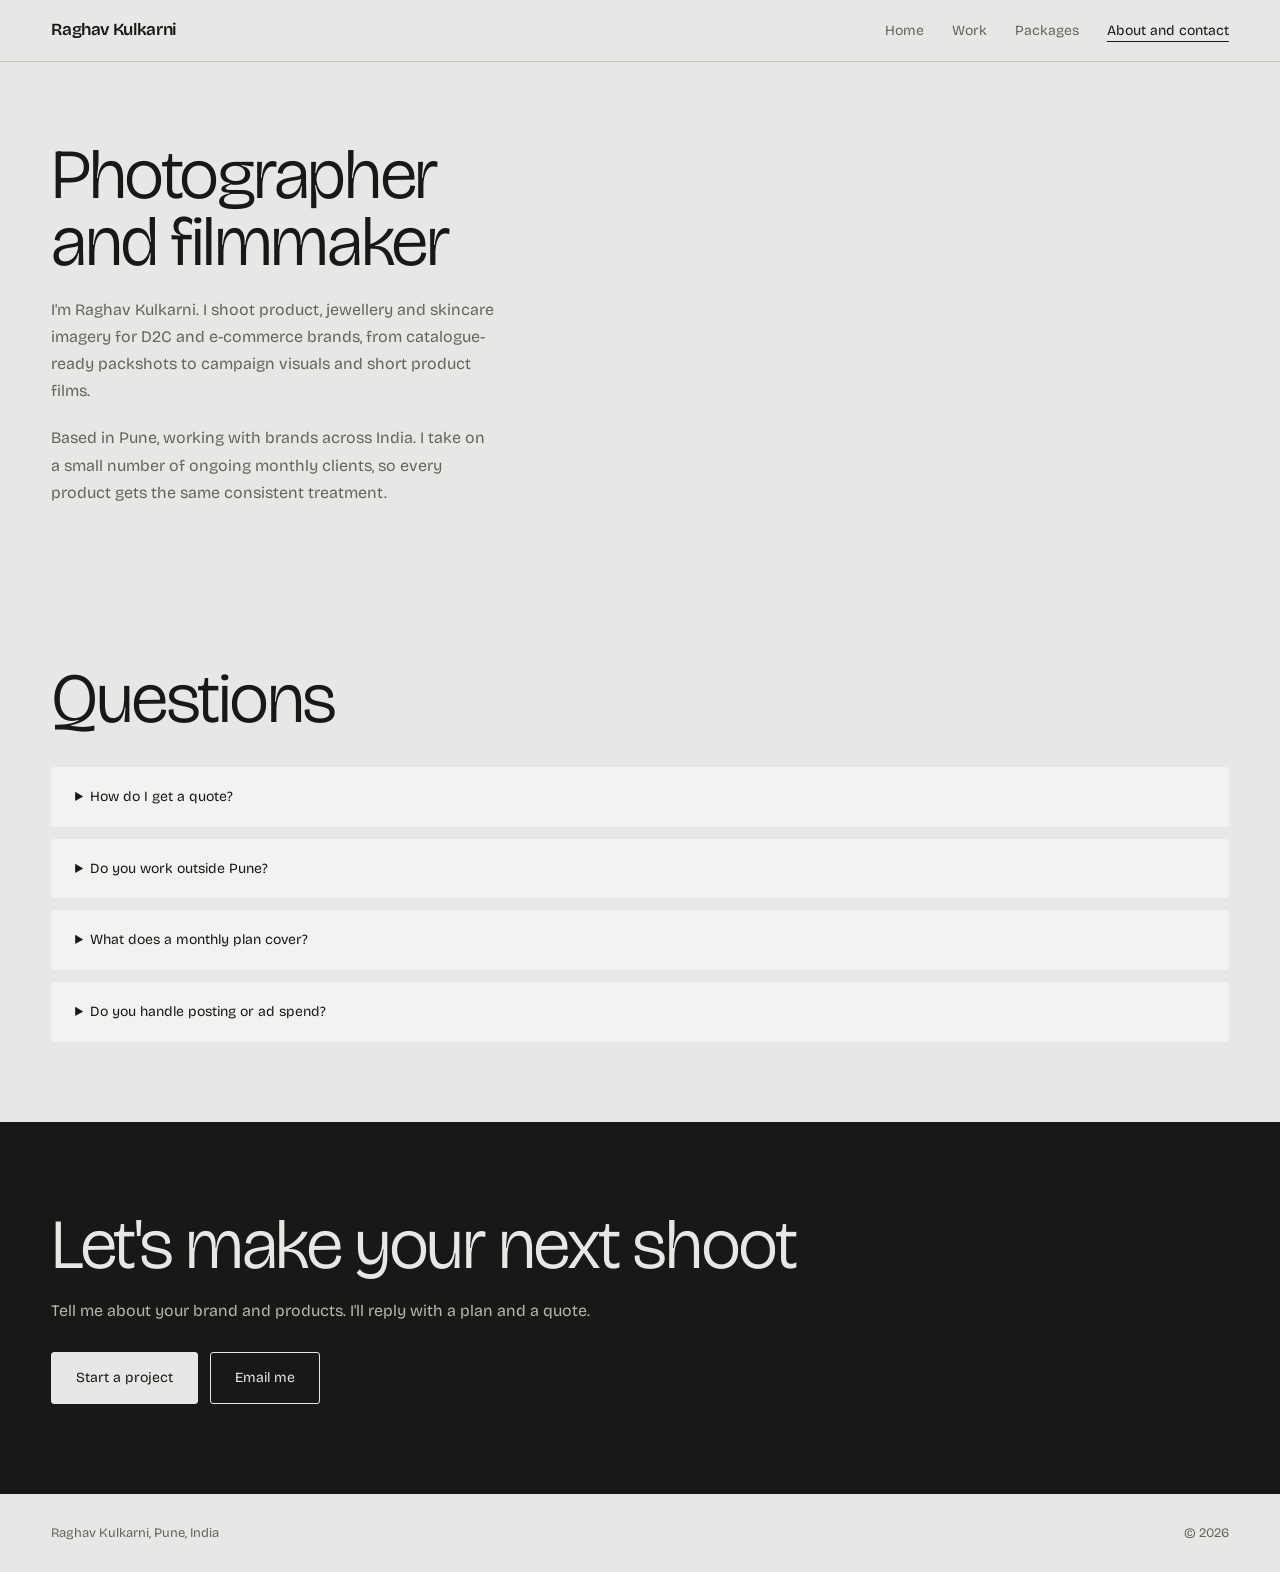
==== contact.html @ c2abb6cc "Add files via upload" ====
<!DOCTYPE html><html lang="en"><head><meta charset="UTF-8"><meta name="viewport" content="width=device-width,initial-scale=1"><link rel="preconnect" href="https://fonts.googleapis.com"><link rel="preconnect" href="https://fonts.gstatic.com" crossorigin><link href="https://fonts.googleapis.com/css2?family=Bricolage+Grotesque:opsz,wght@12..96,300;400;500;600&display=swap" rel="stylesheet"><link rel="stylesheet" href="style.css"><title>About and contact - Raghav Kulkarni, Pune</title><meta name="description" content="Raghav Kulkarni is a product, jewellery and skincare photographer and filmmaker in Pune, working with brands across India. Get a plan and quote."></head><body><main>
<section><div class="ab"><div class="im" data-img="profile.jpg" data-alt="Raghav Kulkarni, product photographer and filmmaker in Pune"></div><div><h2>Photographer and filmmaker</h2><p>I'm Raghav Kulkarni. I shoot product, jewellery and skincare imagery for D2C and e-commerce brands, from catalogue-ready packshots to campaign visuals and short product films.</p><p>Based in Pune, working with brands across India. I take on a small number of ongoing monthly clients, so every product gets the same consistent treatment.</p></div></div></section>
<section><div class="hd"><h2>Questions</h2></div>
<details class="terms"><summary>How do I get a quote?</summary><p>Send a few photos or your product list, or tell me about the launch. I'll reply with a plan and a quote.</p></details>
<details class="terms"><summary>Do you work outside Pune?</summary><p>Yes. I work with brands across India.</p></details>
<details class="terms"><summary>What does a monthly plan cover?</summary><p>One planning meeting, one production day, post-production and agreed revisions each month. The packages page lists exact deliverables.</p></details>
<details class="terms"><summary>Do you handle posting or ad spend?</summary><p>No. Content creation doesn't include posting, account management or ad spend.</p></details></section>
<section class="cta"><h2>Let's make your next shoot</h2><p>Tell me about your brand and products. I'll reply with a plan and a quote.</p><div class="acts"><a class="btn p" data-enq="a project">Start a project</a><a class="btn" href="mailto:raghavkulkarniphotography@gmail.com">Email me</a><a class="btn" id="ig">Instagram</a></div></section>
</main><script src="main.js"></script></body></html>
---- style.css ----
:root{--bg:#e7e8e5;--ink:#181816;--mut:#64645f;--line:#c4c5c0;--pan:#f2f2f0;--f:"Bricolage Grotesque",system-ui,sans-serif}
*{margin:0;padding:0;box-sizing:border-box}
html{scroll-behavior:smooth}
body{background:var(--bg);color:var(--ink);font:400 16px/1.7 var(--f);-webkit-font-smoothing:antialiased}
a{color:inherit;text-decoration:none}img{display:block;max-width:100%}button{font:inherit;color:inherit}
a:focus-visible,button:focus-visible,summary:focus-visible{outline:2px solid var(--ink);outline-offset:3px}
.nav{position:sticky;top:0;z-index:20;display:flex;justify-content:space-between;align-items:center;gap:20px;padding:16px 4vw;background:var(--bg);border-bottom:1px solid var(--line)}
.nav>a{font-weight:600;font-size:17px;letter-spacing:-.02em}
.nav nav{display:flex;gap:28px;font-size:14px;color:var(--mut)}
.nav nav a:hover,.nav nav a.on{color:var(--ink)}
.nav nav a.on{text-decoration:underline;text-underline-offset:6px}
main>section{padding:80px 4vw}
h1,h2,h3{font-weight:300;letter-spacing:-.035em;line-height:.95}
h2{font-size:clamp(36px,5.5vw,76px)}
h3{font-weight:500;font-size:24px;letter-spacing:-.02em;line-height:1.1}
.mut{color:var(--mut)}
.btn{display:inline-block;padding:13px 24px;border:1px solid var(--ink);background:none;font-size:14px;cursor:pointer;border-radius:3px}
.btn.p{background:var(--ink);color:var(--bg)}.btn:hover{opacity:.8}
.acts{display:flex;gap:12px;flex-wrap:wrap;margin-top:28px}
main>.hero{padding:70px 4vw 40px}
.hero h1{font-size:clamp(64px,13.5vw,220px);line-height:.82;letter-spacing:-.06em;animation:in 1s cubic-bezier(.2,.7,.2,1) both}
@keyframes in{from{opacity:0;transform:translateY(24px)}}
.role{margin-top:26px;font-size:clamp(18px,2.2vw,30px);font-weight:500;letter-spacing:-.02em}
.hero p{margin-top:12px;max-width:560px;color:var(--mut)}
.strip{display:grid;grid-template-columns:repeat(4,1fr);gap:10px;padding:0 4vw 80px}
.strip div{aspect-ratio:3/4;overflow:hidden;background:var(--pan);border-radius:3px}
.strip div:nth-child(even){margin-top:36px}
.hd{display:flex;justify-content:space-between;align-items:flex-end;gap:30px;flex-wrap:wrap;margin-bottom:34px}
.hd p{max-width:420px;color:var(--mut)}
.cards,.steps,.qs{display:grid;grid-template-columns:repeat(3,1fr);gap:14px}
.card{display:block}.card .im{aspect-ratio:4/5;overflow:hidden;background:var(--pan);border-radius:3px}
.card h3{margin-top:14px}.card p{color:var(--mut);font-size:14px}
img[loading]{width:100%;height:100%;object-fit:cover}
.grid{columns:3;column-gap:12px}
.grid>div{break-inside:avoid;margin-bottom:12px;background:var(--pan);border-radius:3px;overflow:hidden;cursor:zoom-in;min-height:120px}
.grid img{height:auto}
.grid.sq{columns:auto;display:grid;grid-template-columns:repeat(auto-fill,minmax(200px,1fr))}
.grid.sq>div{margin:0;aspect-ratio:1;background:#fff}.grid.sq img{height:100%;object-fit:contain}
.steps{grid-template-columns:repeat(4,1fr);gap:24px}
.steps div{border-top:1px solid var(--ink);padding-top:16px}
.steps b{font-weight:300;font-size:14px;color:var(--mut)}.steps h3{margin:4px 0 8px}.steps p{font-size:14px;color:var(--mut)}
.film{position:relative;aspect-ratio:16/9;overflow:hidden;background:var(--pan);border-radius:3px;cursor:pointer}
.film span{position:absolute;z-index:2;left:20px;bottom:18px;background:var(--bg);padding:8px 16px;font-size:14px;border-radius:3px}
.q{border-top:1px solid var(--ink);padding-top:16px}.q p{font-size:22px;line-height:1.35;letter-spacing:-.02em}.q span{font-size:14px;color:var(--mut)}
.tabs{display:flex;gap:8px;flex-wrap:wrap;margin-bottom:26px}
.tabs button{padding:10px 20px;border:1px solid var(--line);background:none;border-radius:3px;cursor:pointer;font-size:14px}
.tabs button.on{background:var(--ink);color:var(--bg);border-color:var(--ink)}
.ptabs{display:grid;grid-template-columns:repeat(3,1fr);gap:10px;margin-bottom:12px}
.ptabs button{text-align:left;padding:22px;border:1px solid var(--line);background:none;border-radius:3px;cursor:pointer}
.ptabs button.on{background:var(--ink);color:var(--bg);border-color:var(--ink)}
.ptabs b{display:block;font-weight:300;font-size:clamp(24px,2.6vw,34px);letter-spacing:-.04em;margin-top:6px;line-height:1.1}.ptabs small{font-size:13px;opacity:.7}
.pan{padding:32px;background:var(--pan);border-radius:3px}.pan[hidden]{display:none}
.pan>.intro{max-width:660px;color:var(--mut)}
.tiers{display:grid;grid-template-columns:repeat(3,1fr);gap:12px;margin-top:26px}
.tier{display:flex;flex-direction:column;padding:24px;background:var(--bg);border-radius:3px}
.tier h3{font-size:20px}.tier .pr{font-size:32px;font-weight:300;letter-spacing:-.04em;margin-top:12px;line-height:1.1}.tier .pr small{font-size:13px;color:var(--mut);letter-spacing:0}
.tier ul{margin:14px 0 24px}.tier .btn{margin-top:auto;align-self:flex-start}
.cols{display:grid;grid-template-columns:1fr 1fr;gap:40px;margin-top:26px}.cols h4{font-weight:500;margin-bottom:6px}
ul.l{list-style:none;color:var(--mut);font-size:14px;line-height:1.8}ul.l li{padding-left:14px;position:relative}ul.l li:before{content:"–";position:absolute;left:0}
.rt{display:flex;justify-content:space-between;gap:16px;padding:12px 0;border-bottom:1px solid var(--line);font-size:14px}
.note{margin-top:20px;max-width:660px;font-size:13px;color:var(--mut)}
.terms{margin-top:12px;padding:18px 24px;background:var(--pan);border-radius:3px;font-size:14px;color:var(--mut)}
.terms summary{cursor:pointer;color:var(--ink)}.terms ul{margin:12px 0 0 18px}
.ab{display:grid;grid-template-columns:.8fr 1.2fr;gap:5vw;align-items:center}
.ab .im{aspect-ratio:4/5;overflow:hidden;border-radius:3px;background:var(--pan)}
.ab p{margin-top:20px;max-width:560px;color:var(--mut)}
main>.cta{padding:90px 4vw;background:var(--ink);color:var(--bg)}
.cta h2{max-width:900px}.cta p{margin-top:18px;color:#b5b6b1}.cta .btn{border-color:var(--bg)}.cta .btn.p{background:var(--bg);color:var(--ink)}
.foot{display:flex;justify-content:space-between;gap:16px;padding:28px 4vw;font-size:13px;color:var(--mut)}
.lb{position:fixed;inset:0;z-index:50;display:none;align-items:center;justify-content:center;padding:3vw;background:rgba(10,10,10,.96);cursor:zoom-out}
.lb.on{display:flex}.lb img{max-width:94vw;max-height:92vh;width:auto;height:auto}.lb iframe{width:min(1100px,94vw);aspect-ratio:16/9;border:0}
@media(max-width:900px){.strip{grid-template-columns:repeat(2,1fr)}.strip div:nth-child(even){margin-top:0}.cards,.tiers,.cols,.ptabs,.ab,.steps,.qs{grid-template-columns:1fr}.grid{columns:2}.pan{padding:22px}}
@media(max-width:600px){.grid{columns:1}.nav nav{gap:14px;font-size:13px}.nav>a{font-size:15px}}
@media(prefers-reduced-motion:reduce){.hero h1{animation:none}}
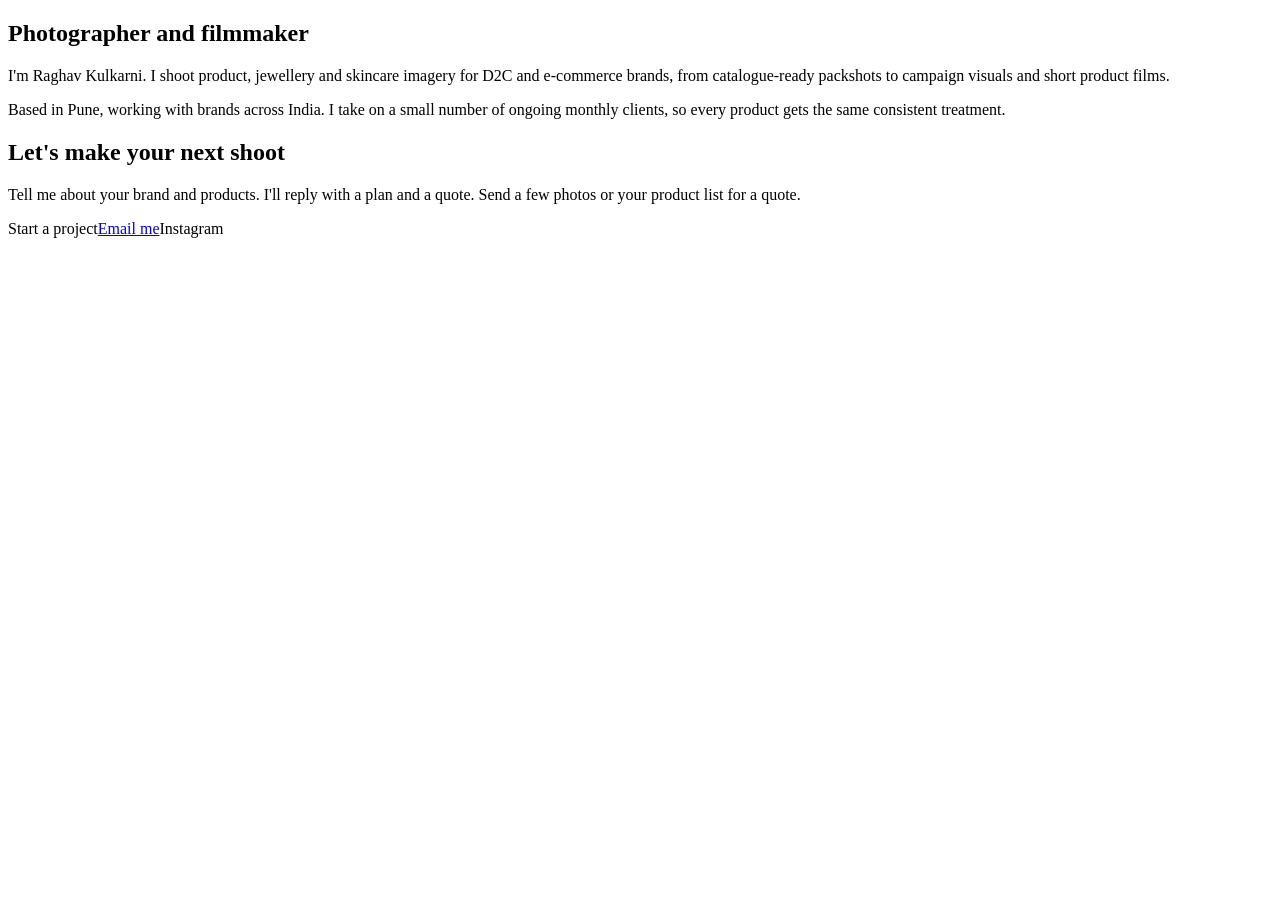
==== commit 5b1af635: "Add files via upload" ====
--- a/contact.html
+++ b/contact.html
@@ -1,9 +1,4 @@
-<!DOCTYPE html><html lang="en"><head><meta charset="UTF-8"><meta name="viewport" content="width=device-width,initial-scale=1"><link rel="preconnect" href="https://fonts.googleapis.com"><link rel="preconnect" href="https://fonts.gstatic.com" crossorigin><link href="https://fonts.googleapis.com/css2?family=Bricolage+Grotesque:opsz,wght@12..96,300;400;500;600&display=swap" rel="stylesheet"><link rel="stylesheet" href="style.css"><title>About and contact - Raghav Kulkarni, Pune</title><meta name="description" content="Raghav Kulkarni is a product, jewellery and skincare photographer and filmmaker in Pune, working with brands across India. Get a plan and quote."></head><body><main>
-<section><div class="ab"><div class="im" data-img="profile.jpg" data-alt="Raghav Kulkarni, product photographer and filmmaker in Pune"></div><div><h2>Photographer and filmmaker</h2><p>I'm Raghav Kulkarni. I shoot product, jewellery and skincare imagery for D2C and e-commerce brands, from catalogue-ready packshots to campaign visuals and short product films.</p><p>Based in Pune, working with brands across India. I take on a small number of ongoing monthly clients, so every product gets the same consistent treatment.</p></div></div></section>
-<section><div class="hd"><h2>Questions</h2></div>
-<details class="terms"><summary>How do I get a quote?</summary><p>Send a few photos or your product list, or tell me about the launch. I'll reply with a plan and a quote.</p></details>
-<details class="terms"><summary>Do you work outside Pune?</summary><p>Yes. I work with brands across India.</p></details>
-<details class="terms"><summary>What does a monthly plan cover?</summary><p>One planning meeting, one production day, post-production and agreed revisions each month. The packages page lists exact deliverables.</p></details>
-<details class="terms"><summary>Do you handle posting or ad spend?</summary><p>No. Content creation doesn't include posting, account management or ad spend.</p></details></section>
-<section class="cta"><h2>Let's make your next shoot</h2><p>Tell me about your brand and products. I'll reply with a plan and a quote.</p><div class="acts"><a class="btn p" data-enq="a project">Start a project</a><a class="btn" href="mailto:raghavkulkarniphotography@gmail.com">Email me</a><a class="btn" id="ig">Instagram</a></div></section>
-</main><script src="main.js"></script></body></html>
+<!DOCTYPE html><html lang="en"><head><meta charset="UTF-8"><meta name="viewport" content="width=device-width,initial-scale=1"><meta name="theme-color" content="#14171C"><script>document.documentElement.className="js"</script><link rel="preconnect" href="https://fonts.googleapis.com"><link rel="preconnect" href="https://fonts.gstatic.com" crossorigin><link href="https://fonts.googleapis.com/css2?family=Bodoni+Moda:opsz,wght@6..96,400&family=Hanken+Grotesk:wght@400;500&display=swap" rel="stylesheet"><link rel="stylesheet" href="css/style.css"><title>About and contact - Raghav Kulkarni, Pune</title><meta name="description" content="Raghav Kulkarni is a product, jewellery and skincare photographer and filmmaker in Pune, working with brands across India. Get a plan and quote."><link rel="canonical" href="https://raghavkulkarni.in/contact.html"></head><body><main>
+<section class="sec pg"><div class="ab"><div class="rv"><img src="assets/images/brand/raghav-portrait.webp" alt="Raghav Kulkarni, product photographer and filmmaker in Pune" onerror="this.closest('.ab').style.display='block'; this.parentNode.remove()"></div><div data-r><h2>Photographer and filmmaker</h2><p>I'm Raghav Kulkarni. I shoot product, jewellery and skincare imagery for D2C and e-commerce brands, from catalogue-ready packshots to campaign visuals and short product films.</p><p>Based in Pune, working with brands across India. I take on a small number of ongoing monthly clients, so every product gets the same consistent treatment.</p></div></div></section>
+<section class="cta"><h2 data-r>Let's make your next shoot</h2><p data-r>Tell me about your brand and products. I'll reply with a plan and a quote. Send a few photos or your product list for a quote.</p><div class="acts" data-r><a class="btn p" data-enq="a project">Start a project</a><a class="btn" href="mailto:raghavkulkarniphotography@gmail.com">Email me</a><a class="btn" id="ig">Instagram</a></div></section>
+</main><script src="js/data.js"></script><script src="js/main.js"></script></body></html>
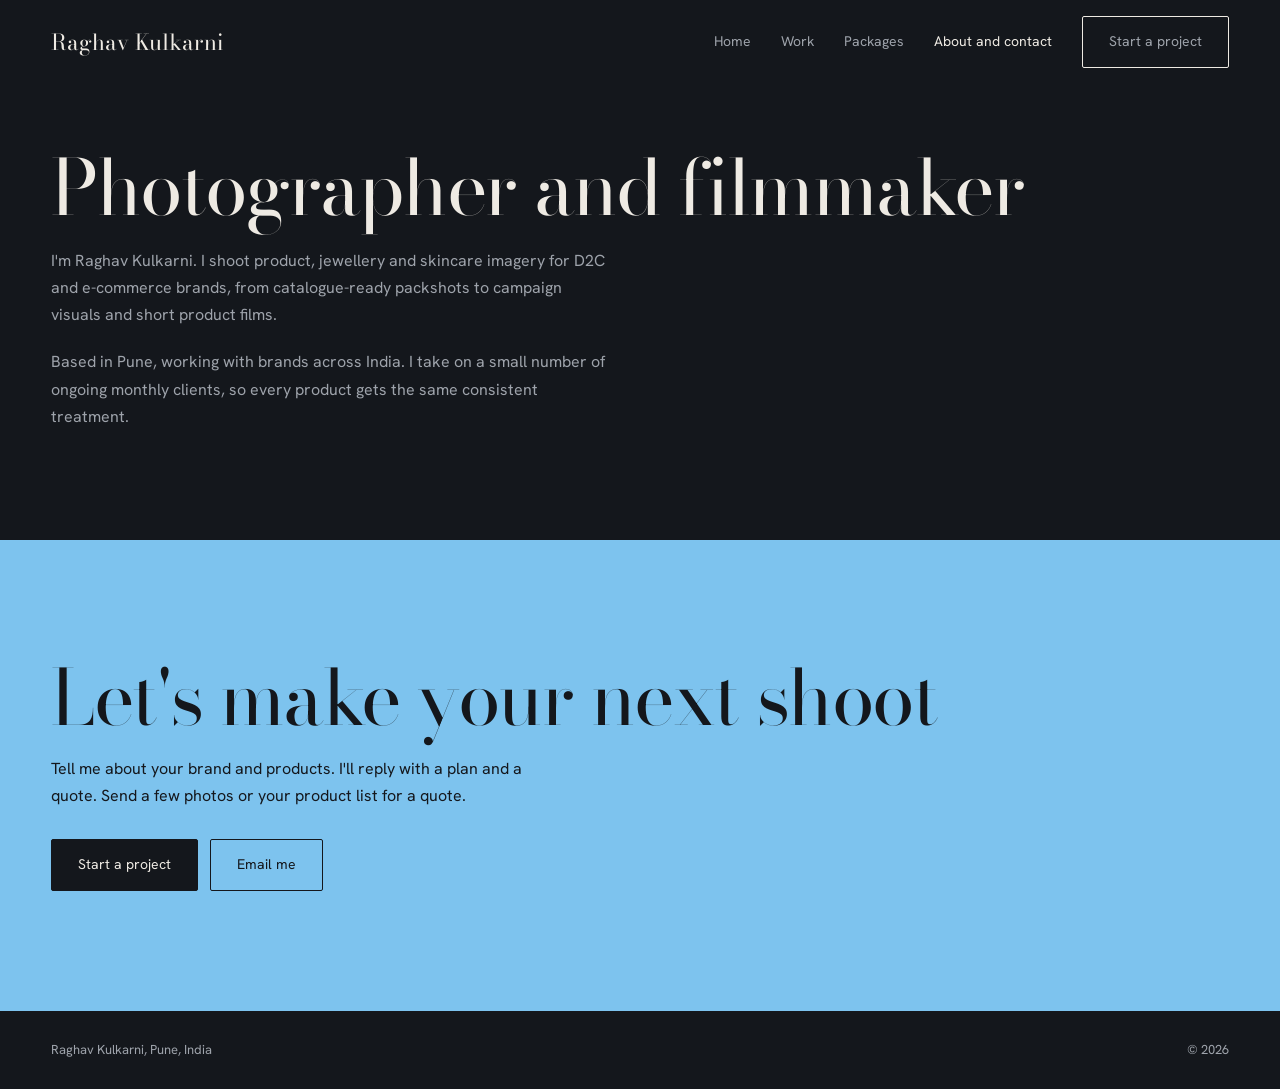
==== commit 077cd4b1: "Add files via upload" ====
--- a/contact.html
+++ b/contact.html
@@ -1,4 +1,4 @@
-<!DOCTYPE html><html lang="en"><head><meta charset="UTF-8"><meta name="viewport" content="width=device-width,initial-scale=1"><meta name="theme-color" content="#14171C"><script>document.documentElement.className="js"</script><link rel="preconnect" href="https://fonts.googleapis.com"><link rel="preconnect" href="https://fonts.gstatic.com" crossorigin><link href="https://fonts.googleapis.com/css2?family=Bodoni+Moda:opsz,wght@6..96,400&family=Hanken+Grotesk:wght@400;500&display=swap" rel="stylesheet"><link rel="stylesheet" href="css/style.css"><title>About and contact - Raghav Kulkarni, Pune</title><meta name="description" content="Raghav Kulkarni is a product, jewellery and skincare photographer and filmmaker in Pune, working with brands across India. Get a plan and quote."><link rel="canonical" href="https://raghavkulkarni.in/contact.html"></head><body><main>
-<section class="sec pg"><div class="ab"><div class="rv"><img src="assets/images/brand/raghav-portrait.webp" alt="Raghav Kulkarni, product photographer and filmmaker in Pune" onerror="this.closest('.ab').style.display='block'; this.parentNode.remove()"></div><div data-r><h2>Photographer and filmmaker</h2><p>I'm Raghav Kulkarni. I shoot product, jewellery and skincare imagery for D2C and e-commerce brands, from catalogue-ready packshots to campaign visuals and short product films.</p><p>Based in Pune, working with brands across India. I take on a small number of ongoing monthly clients, so every product gets the same consistent treatment.</p></div></div></section>
+<!DOCTYPE html><html lang="en"><head><meta charset="UTF-8"><meta name="viewport" content="width=device-width,initial-scale=1"><meta name="theme-color" content="#14171C"><script>document.documentElement.className="js"</script><link rel="preconnect" href="https://fonts.googleapis.com"><link rel="preconnect" href="https://fonts.gstatic.com" crossorigin><link href="https://fonts.googleapis.com/css2?family=Bodoni+Moda:opsz,wght@6..96,400&family=Hanken+Grotesk:wght@400;500&display=swap" rel="stylesheet"><link rel="stylesheet" href="style.css"><title>About and contact - Raghav Kulkarni, Pune</title><meta name="description" content="Raghav Kulkarni is a product, jewellery and skincare photographer and filmmaker in Pune, working with brands across India. Get a plan and quote."><link rel="canonical" href="https://raghavkulkarni.in/contact.html"></head><body><main>
+<section class="sec pg"><div class="ab"><div class="rv"><img src="profile.jpg" alt="Raghav Kulkarni, product photographer and filmmaker in Pune" onerror="this.closest('.ab').style.display='block'; this.parentNode.remove()"></div><div data-r><h2>Photographer and filmmaker</h2><p>I'm Raghav Kulkarni. I shoot product, jewellery and skincare imagery for D2C and e-commerce brands, from catalogue-ready packshots to campaign visuals and short product films.</p><p>Based in Pune, working with brands across India. I take on a small number of ongoing monthly clients, so every product gets the same consistent treatment.</p></div></div></section>
 <section class="cta"><h2 data-r>Let's make your next shoot</h2><p data-r>Tell me about your brand and products. I'll reply with a plan and a quote. Send a few photos or your product list for a quote.</p><div class="acts" data-r><a class="btn p" data-enq="a project">Start a project</a><a class="btn" href="mailto:raghavkulkarniphotography@gmail.com">Email me</a><a class="btn" id="ig">Instagram</a></div></section>
-</main><script src="js/data.js"></script><script src="js/main.js"></script></body></html>
+</main><script src="data.js"></script><script src="main.js"></script></body></html>
--- a/style.css
+++ b/style.css
@@ -0,0 +1,87 @@
+:root{--bg:#14171C;--mid:#0C1118;--gr:#1C2129;--ln:#2E3540;--tx:#EEEAE3;--st:#9EA3AB;--pp:#E8E4DC;--sky:#7DC3EE;--ds:#1F5F9C;--fd:"Bodoni Moda",Georgia,serif;--fs:"Hanken Grotesk",system-ui,sans-serif;--e:cubic-bezier(.2,.7,.2,1)}
+@view-transition{navigation:auto}
+*{margin:0;padding:0;box-sizing:border-box}
+html{scroll-behavior:smooth}
+body{background:var(--bg);color:var(--tx);font:400 16px/1.7 var(--fs);-webkit-font-smoothing:antialiased;overflow-x:hidden}
+body.m{overflow:hidden}
+a{color:inherit;text-decoration:none}img{display:block;max-width:100%}button{font:inherit;color:inherit;background:none;border:0;cursor:pointer}
+:focus-visible{outline:2px solid var(--sky);outline-offset:3px}
+h1,h2{font-family:var(--fd);font-weight:400;line-height:1;letter-spacing:-.02em}
+h2{font-size:clamp(40px,6vw,88px)}h3{font-weight:500;font-size:20px;line-height:1.2}
+.sec{padding:110px 4vw}.pg{padding-top:150px}.pp{background:var(--pp);color:var(--bg)}.mid{background:var(--mid)}
+.hd{display:flex;justify-content:space-between;align-items:flex-end;gap:30px;flex-wrap:wrap;margin-bottom:44px}
+.hd p,.mut{color:var(--st)}.acts{display:flex;gap:12px;flex-wrap:wrap;margin-top:30px}
+/* nav */
+.nav{position:fixed;top:0;left:0;right:0;z-index:40;display:flex;justify-content:space-between;align-items:center;padding:16px 4vw;transition:transform .5s var(--e),background .4s}
+.nav.sc{background:rgba(20,23,28,.95)}.nav.hd{transform:translateY(-100%)}.nav>a{font:400 22px var(--fd);position:relative;z-index:61}
+.nav nav{display:flex;align-items:center;gap:30px;font-size:14px;color:var(--st)}
+.nav nav a:not(.btn):hover,.nav nav a.on{color:var(--tx)}.mb{display:none;position:relative;z-index:61;font-size:14px}
+/* buttons */
+.btn{position:relative;display:inline-block;overflow:hidden;padding:13px 26px;border:1px solid var(--tx);font-size:14px;border-radius:2px;z-index:0;transition:color .4s,border-color .4s;text-align:center}
+.btn:before{content:"";position:absolute;inset:0;background:var(--sky);transform:translateY(101%);transition:transform .45s var(--e);z-index:-1}
+.btn:hover:before{transform:none}.btn:hover{color:var(--bg);border-color:var(--sky)}.btn.p{background:var(--tx);color:var(--bg)}
+/* reveals */
+.js [data-r]{opacity:0;transform:translateY(26px);transition:opacity .9s var(--e) var(--w,0s),transform .9s var(--e) var(--w,0s)}
+.js [data-r].in{opacity:1;transform:none}
+.rv{overflow:hidden;background:var(--gr)}
+.js .rv{opacity:0;clip-path:inset(18% 0 0 0);transition:opacity .9s var(--e) var(--w,0s),clip-path 1.3s var(--e) var(--w,0s)}
+.js .rv.in{opacity:1;clip-path:inset(0)}
+.rv img{width:100%;height:100%;object-fit:cover;transition:transform 1.4s var(--e) var(--w,0s)}
+.js .rv img{transform:scale(1.18)}.js .rv.in img{transform:none}.js .rv.in:hover img{transform:scale(1.045);transition:transform .9s var(--e)}
+.mk{display:block;overflow:hidden;padding-bottom:.1em}
+.js .mk>span{display:block;transform:translateY(112%);transition:transform 1.2s var(--e) var(--w,0s)}.js.go .mk>span{transform:none}
+#intro{position:fixed;inset:0;z-index:100;background:var(--mid);display:grid;place-content:center;justify-items:center;gap:18px;transition:transform 1s var(--e);cursor:pointer}
+#intro.up{transform:translateY(-100%)}#intro b{font:400 28px var(--fd);animation:fi .8s var(--e) .1s both}
+#intro i{display:block;width:min(240px,50vw);height:1px;background:var(--sky);transform:scaleX(0);animation:ln .9s var(--e) .2s forwards}
+@keyframes ln{to{transform:none}}@keyframes fi{from{opacity:0;transform:translateY(14px)}}
+/* hero */
+.hero{min-height:100vh;padding:130px 4vw 80px}
+.hero h1{font-size:clamp(68px,14vw,230px);line-height:.84;letter-spacing:-.04em}
+.role{margin-top:26px;font:500 clamp(18px,2.2vw,30px)/1.3 var(--fs)}.hero .l{margin-top:10px;max-width:520px;color:var(--st)}
+.tiles{display:grid;grid-template-columns:1.5fr 1fr 1fr .85fr;gap:12px;margin-top:64px;align-items:start}
+.tiles a:nth-child(2){margin-top:44px}.tiles a:nth-child(3){margin-top:88px}.tiles a:nth-child(4){margin-top:24px}
+.tiles .rv{aspect-ratio:3/4}.tiles span{display:block;margin-top:10px;font-size:13px;color:var(--st);transition:color .3s}.tiles a:hover span{color:var(--sky)}
+.stw{font:400 clamp(30px,4.6vw,68px)/1.12 var(--fd);max-width:1100px;letter-spacing:-.02em}
+.stw span{opacity:.18;transition:opacity .6s var(--e) calc(var(--i)*40ms)}.stw.in span{opacity:1}
+/* grid */
+.g{columns:3;column-gap:14px;transition:opacity .25s,transform .25s}.g.out{opacity:0;transform:translateY(12px)}
+.g>.rv{break-inside:avoid;margin-bottom:14px;min-height:140px;cursor:zoom-in;border-radius:3px}.g img{height:auto}
+.tabs{display:flex;gap:8px;flex-wrap:wrap;margin-bottom:30px}
+.tabs button{padding:10px 20px;border:1px solid var(--ln);border-radius:2px;font-size:14px;transition:background .3s,color .3s,border-color .3s}
+.tabs button:hover{border-color:var(--sky)}.tabs button.on{background:var(--sky);color:var(--bg);border-color:var(--sky)}
+/* film, clients, process */
+.film{position:relative;aspect-ratio:16/9;cursor:pointer;border-radius:3px}.film span{position:absolute;z-index:2;left:22px;bottom:20px;background:var(--sky);color:var(--bg);padding:9px 18px;font-size:14px;border-radius:2px}
+.mq{overflow:hidden}.mt{display:flex;width:max-content;animation:mq 45s linear infinite}.mq:hover .mt,.mq:focus-within .mt{animation-play-state:paused}
+@keyframes mq{to{transform:translateX(-25%)}}
+.lg{flex:none;width:170px;height:84px;margin-right:16px;background:#fff;border-radius:6px;display:grid;place-items:center;padding:14px}.lg img{max-width:100%;max-height:100%;object-fit:contain}
+.steps,.pks,.qs,.tiers{display:grid;grid-template-columns:repeat(3,1fr);gap:14px}.steps{grid-template-columns:repeat(4,1fr);gap:28px}
+.steps div{border-top:1px solid var(--ln);padding-top:18px}.steps b{font-size:14px;color:var(--sky);font-weight:400}.steps h3{margin:6px 0 8px}.steps p{font-size:14px;color:var(--st)}
+.pk{display:block;padding:30px;background:var(--gr);border:1px solid var(--ln);border-radius:3px;transition:transform .5s var(--e),border-color .4s}.pk:hover{transform:translateY(-6px);border-color:var(--sky)}
+.pk b{display:block;font:400 clamp(28px,3vw,40px) var(--fd);margin-top:16px}.pk p{color:var(--st);font-size:14px}
+.q{border-top:1px solid var(--ln);padding-top:16px}.q p{font:400 24px/1.3 var(--fd)}.q span{font-size:14px;color:var(--st)}
+.cta{background:var(--sky);color:var(--bg);padding:120px 4vw}.cta h2{max-width:1000px}.cta p{margin-top:18px;max-width:520px}
+.cta .btn{border-color:var(--bg)}.cta .btn:before{background:var(--bg)}.cta .btn:hover{color:var(--sky);border-color:var(--bg)}.cta .btn.p{background:var(--bg);color:var(--tx)}
+/* packages */
+.ptabs{display:grid;grid-template-columns:repeat(3,1fr);gap:10px;margin-bottom:12px}
+.ptabs button{text-align:left;padding:24px;border:1px solid var(--ln);border-radius:3px;transition:background .4s,border-color .4s}.ptabs button:hover{border-color:var(--sky)}
+.ptabs button.on{background:var(--tx);color:var(--bg);border-color:var(--tx)}.ptabs b{display:block;font:400 clamp(26px,2.8vw,38px)/1.1 var(--fd);margin-top:8px}.ptabs small{font-size:13px;opacity:.7}
+.pan{padding:34px;background:var(--gr);border-radius:3px}.pan[hidden]{display:none}.pan:not([hidden]){animation:fi .7s var(--e)}.intro{max-width:660px;color:var(--st)}
+.tiers{margin-top:28px}.tier{display:flex;flex-direction:column;padding:28px;background:var(--bg);border:1px solid var(--ln);border-radius:3px;transition:transform .5s var(--e),border-color .4s}.tier:hover{transform:translateY(-6px);border-color:var(--sky)}
+.tier .pr{font:400 clamp(34px,3.4vw,46px)/1.1 var(--fd);margin-top:14px}.tier .pr small{font:400 13px var(--fs);color:var(--st)}.tier ul{margin:16px 0 26px}.tier .btn{margin-top:auto}
+.cols{display:grid;grid-template-columns:1fr 1fr;gap:40px;margin-top:28px}.cols h4{font-weight:500;margin-bottom:6px}
+ul.l{list-style:none;color:var(--st);font-size:14px;line-height:1.8}ul.l li{padding-left:14px;position:relative}ul.l li:before{content:"–";position:absolute;left:0}
+.rt{display:flex;justify-content:space-between;gap:16px;padding:12px 0;border-bottom:1px solid var(--ln);font-size:14px}
+.note{margin-top:22px;max-width:660px;font-size:13px;color:var(--st)}
+.terms{margin-top:12px;padding:20px 26px;background:var(--gr);border-radius:3px;font-size:14px;color:var(--st)}.terms summary{cursor:pointer;color:var(--tx)}.terms ul{margin:12px 0 0 18px}
+.ab{display:grid;grid-template-columns:.8fr 1.2fr;gap:5vw;align-items:center}.ab .rv{aspect-ratio:4/5}.ab p{margin-top:20px;max-width:560px;color:var(--st)}
+.foot{display:flex;justify-content:space-between;gap:16px;padding:28px 4vw;font-size:13px;color:var(--st)}
+.lb{position:fixed;inset:0;z-index:90;display:none;align-items:center;justify-content:center;padding:3vw;background:rgba(8,10,13,.97);cursor:zoom-out}
+.lb.on{display:flex}.lb img{max-width:94vw;max-height:92vh;width:auto;height:auto}.lb iframe{width:min(1100px,94vw);aspect-ratio:16/9;border:0}
+@media(max-width:900px){.tiles{grid-template-columns:1fr 1fr}.tiles a:nth-child(n){margin-top:0}.tiles a:nth-child(even){margin-top:36px}
+.pks,.tiers,.cols,.ptabs,.ab,.steps,.qs{grid-template-columns:1fr}.g{columns:2;column-gap:8px}.g>.rv{margin-bottom:8px}.pan{padding:22px}.sec{padding:80px 4vw}}
+@media(max-width:800px){.mb{display:block}
+.nav nav{position:fixed;inset:0;z-index:60;background:var(--mid);flex-direction:column;justify-content:center;gap:16px;font:400 42px var(--fd);color:var(--tx);clip-path:circle(0 at 100% 0);transition:clip-path .7s var(--e)}
+.m .nav nav{clip-path:circle(150% at 100% 0)}.m .nav{transform:none}.nav nav a{opacity:0;transform:translateY(20px);transition:opacity .5s var(--e),transform .5s var(--e)}
+.m .nav nav a{opacity:1;transform:none;transition-delay:calc(.2s + var(--i)*.07s)}.nav nav .btn{font:500 15px var(--fs);margin-top:14px}}
+@media(prefers-reduced-motion:reduce){*,:before,:after{animation:none!important;transition:none!important;scroll-behavior:auto!important}
+.js [data-r],.js .mk>span,.js .rv,.js .rv img{opacity:1!important;transform:none!important;clip-path:none!important}#intro{display:none}.stw span{opacity:1!important}.lg[data-d]{display:none}.mt{flex-wrap:wrap;width:auto}}
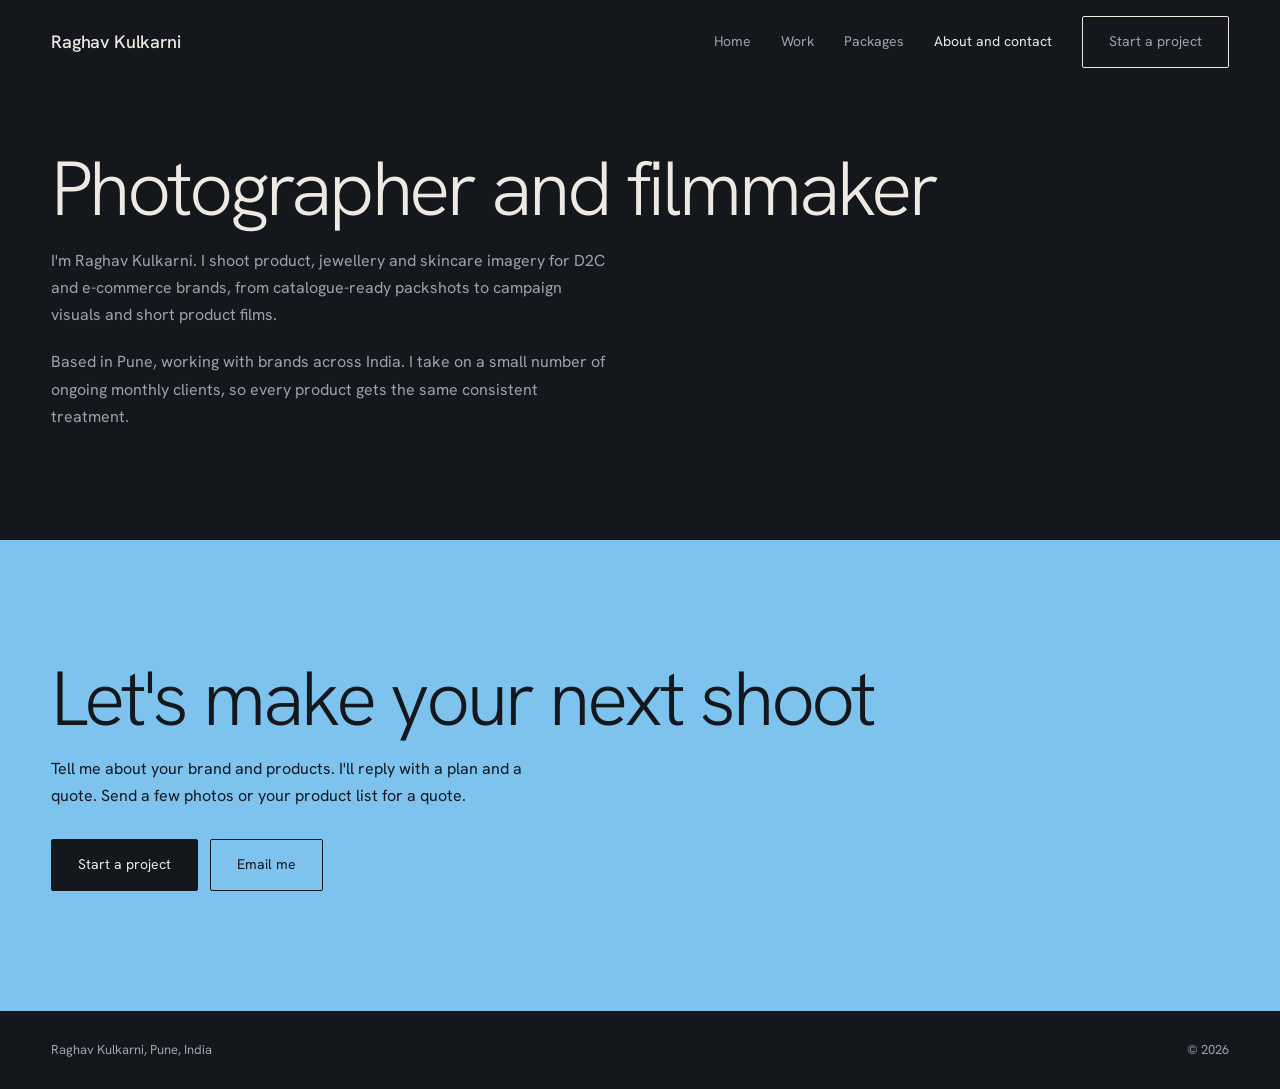
==== commit 7f5fc2e1: "Add files via upload" ====
--- a/contact.html
+++ b/contact.html
@@ -1,4 +1,4 @@
-<!DOCTYPE html><html lang="en"><head><meta charset="UTF-8"><meta name="viewport" content="width=device-width,initial-scale=1"><meta name="theme-color" content="#14171C"><script>document.documentElement.className="js"</script><link rel="preconnect" href="https://fonts.googleapis.com"><link rel="preconnect" href="https://fonts.gstatic.com" crossorigin><link href="https://fonts.googleapis.com/css2?family=Bodoni+Moda:opsz,wght@6..96,400&family=Hanken+Grotesk:wght@400;500&display=swap" rel="stylesheet"><link rel="stylesheet" href="style.css"><title>About and contact - Raghav Kulkarni, Pune</title><meta name="description" content="Raghav Kulkarni is a product, jewellery and skincare photographer and filmmaker in Pune, working with brands across India. Get a plan and quote."><link rel="canonical" href="https://raghavkulkarni.in/contact.html"></head><body><main>
+<!DOCTYPE html><html lang="en"><head><meta charset="UTF-8"><meta name="viewport" content="width=device-width,initial-scale=1"><meta name="theme-color" content="#14171C"><script>document.documentElement.className="js"</script><link rel="preconnect" href="https://fonts.googleapis.com"><link rel="preconnect" href="https://fonts.gstatic.com" crossorigin><link href="https://fonts.googleapis.com/css2?family=Hanken+Grotesk:wght@300;400;500&display=swap" rel="stylesheet"><link rel="stylesheet" href="style.css"><title>About and contact - Raghav Kulkarni, Pune</title><meta name="description" content="Raghav Kulkarni is a product, jewellery and skincare photographer and filmmaker in Pune, working with brands across India. Get a plan and quote."><link rel="canonical" href="https://raghavkulkarni.in/contact.html"></head><body><main>
 <section class="sec pg"><div class="ab"><div class="rv"><img src="profile.jpg" alt="Raghav Kulkarni, product photographer and filmmaker in Pune" onerror="this.closest('.ab').style.display='block'; this.parentNode.remove()"></div><div data-r><h2>Photographer and filmmaker</h2><p>I'm Raghav Kulkarni. I shoot product, jewellery and skincare imagery for D2C and e-commerce brands, from catalogue-ready packshots to campaign visuals and short product films.</p><p>Based in Pune, working with brands across India. I take on a small number of ongoing monthly clients, so every product gets the same consistent treatment.</p></div></div></section>
 <section class="cta"><h2 data-r>Let's make your next shoot</h2><p data-r>Tell me about your brand and products. I'll reply with a plan and a quote. Send a few photos or your product list for a quote.</p><div class="acts" data-r><a class="btn p" data-enq="a project">Start a project</a><a class="btn" href="mailto:raghavkulkarniphotography@gmail.com">Email me</a><a class="btn" id="ig">Instagram</a></div></section>
 </main><script src="data.js"></script><script src="main.js"></script></body></html>
--- a/style.css
+++ b/style.css
@@ -1,4 +1,4 @@
-:root{--bg:#14171C;--mid:#0C1118;--gr:#1C2129;--ln:#2E3540;--tx:#EEEAE3;--st:#9EA3AB;--pp:#E8E4DC;--sky:#7DC3EE;--ds:#1F5F9C;--fd:"Bodoni Moda",Georgia,serif;--fs:"Hanken Grotesk",system-ui,sans-serif;--e:cubic-bezier(.2,.7,.2,1)}
+:root{--bg:#14171C;--mid:#0C1118;--gr:#1C2129;--ln:#2E3540;--tx:#EEEAE3;--st:#9EA3AB;--pp:#E8E4DC;--sky:#7DC3EE;--ds:#1F5F9C;--fd:"Hanken Grotesk",system-ui,sans-serif;--fs:"Hanken Grotesk",system-ui,sans-serif;--e:cubic-bezier(.2,.7,.2,1)}
 @view-transition{navigation:auto}
 *{margin:0;padding:0;box-sizing:border-box}
 html{scroll-behavior:smooth}
@@ -6,14 +6,14 @@
 body.m{overflow:hidden}
 a{color:inherit;text-decoration:none}img{display:block;max-width:100%}button{font:inherit;color:inherit;background:none;border:0;cursor:pointer}
 :focus-visible{outline:2px solid var(--sky);outline-offset:3px}
-h1,h2{font-family:var(--fd);font-weight:400;line-height:1;letter-spacing:-.02em}
+h1,h2{font-family:var(--fd);font-weight:300;line-height:1;letter-spacing:-.04em}
 h2{font-size:clamp(40px,6vw,88px)}h3{font-weight:500;font-size:20px;line-height:1.2}
 .sec{padding:110px 4vw}.pg{padding-top:150px}.pp{background:var(--pp);color:var(--bg)}.mid{background:var(--mid)}
 .hd{display:flex;justify-content:space-between;align-items:flex-end;gap:30px;flex-wrap:wrap;margin-bottom:44px}
 .hd p,.mut{color:var(--st)}.acts{display:flex;gap:12px;flex-wrap:wrap;margin-top:30px}
 /* nav */
 .nav{position:fixed;top:0;left:0;right:0;z-index:40;display:flex;justify-content:space-between;align-items:center;padding:16px 4vw;transition:transform .5s var(--e),background .4s}
-.nav.sc{background:rgba(20,23,28,.95)}.nav.hd{transform:translateY(-100%)}.nav>a{font:400 22px var(--fd);position:relative;z-index:61}
+.nav.sc{background:rgba(20,23,28,.95)}.nav.hd{transform:translateY(-100%)}.nav>a{font:500 18px var(--fs);letter-spacing:-.01em;position:relative;z-index:61}
 .nav nav{display:flex;align-items:center;gap:30px;font-size:14px;color:var(--st)}
 .nav nav a:not(.btn):hover,.nav nav a.on{color:var(--tx)}.mb{display:none;position:relative;z-index:61;font-size:14px}
 /* buttons */
@@ -28,20 +28,23 @@
 .js .rv.in{opacity:1;clip-path:inset(0)}
 .rv img{width:100%;height:100%;object-fit:cover;transition:transform 1.4s var(--e) var(--w,0s)}
 .js .rv img{transform:scale(1.18)}.js .rv.in img{transform:none}.js .rv.in:hover img{transform:scale(1.045);transition:transform .9s var(--e)}
-.mk{display:block;overflow:hidden;padding-bottom:.1em}
+.mk{display:block;overflow:hidden;padding-bottom:.14em}
 .js .mk>span{display:block;transform:translateY(112%);transition:transform 1.2s var(--e) var(--w,0s)}.js.go .mk>span{transform:none}
-#intro{position:fixed;inset:0;z-index:100;background:var(--mid);display:grid;place-content:center;justify-items:center;gap:18px;transition:transform 1s var(--e);cursor:pointer}
-#intro.up{transform:translateY(-100%)}#intro b{font:400 28px var(--fd);animation:fi .8s var(--e) .1s both}
-#intro i{display:block;width:min(240px,50vw);height:1px;background:var(--sky);transform:scaleX(0);animation:ln .9s var(--e) .2s forwards}
-@keyframes ln{to{transform:none}}@keyframes fi{from{opacity:0;transform:translateY(14px)}}
+#intro{position:fixed;inset:0;z-index:100;cursor:pointer}
+.ip{position:fixed;left:0;right:0;height:50%;overflow:hidden;background:var(--mid);transition:transform 1s var(--e)}
+.ip.t{top:0}.ip.b{bottom:0}.up .ip.t{transform:translateY(-100%)}.up .ip.b{transform:translateY(100%)}
+.lw{position:absolute;left:0;right:0;height:200%;display:grid;place-items:center}.ip.t .lw{top:0}.ip.b .lw{bottom:0}
+.lw img{height:clamp(70px,14vw,130px);width:auto;max-width:70vw;object-fit:contain;animation:lg .8s var(--e) .05s both}
+.ip.t:after{content:"";position:absolute;left:0;right:0;bottom:0;height:1px;background:var(--sky);transform:scaleX(0);animation:ln .8s var(--e) .2s forwards}
+@keyframes lg{from{opacity:0;transform:scale(.92)}}@keyframes ln{to{transform:none}}@keyframes fi{from{opacity:0;transform:translateY(14px)}}
 /* hero */
 .hero{min-height:100vh;padding:130px 4vw 80px}
-.hero h1{font-size:clamp(68px,14vw,230px);line-height:.84;letter-spacing:-.04em}
+.hero h1{font-size:clamp(68px,14vw,230px);line-height:.9;letter-spacing:-.05em}
 .role{margin-top:26px;font:500 clamp(18px,2.2vw,30px)/1.3 var(--fs)}.hero .l{margin-top:10px;max-width:520px;color:var(--st)}
 .tiles{display:grid;grid-template-columns:1.5fr 1fr 1fr .85fr;gap:12px;margin-top:64px;align-items:start}
 .tiles a:nth-child(2){margin-top:44px}.tiles a:nth-child(3){margin-top:88px}.tiles a:nth-child(4){margin-top:24px}
 .tiles .rv{aspect-ratio:3/4}.tiles span{display:block;margin-top:10px;font-size:13px;color:var(--st);transition:color .3s}.tiles a:hover span{color:var(--sky)}
-.stw{font:400 clamp(30px,4.6vw,68px)/1.12 var(--fd);max-width:1100px;letter-spacing:-.02em}
+.stw{font:300 clamp(30px,4.6vw,68px)/1.12 var(--fd);max-width:1100px;letter-spacing:-.03em}
 .stw span{opacity:.18;transition:opacity .6s var(--e) calc(var(--i)*40ms)}.stw.in span{opacity:1}
 /* grid */
 .g{columns:3;column-gap:14px;transition:opacity .25s,transform .25s}.g.out{opacity:0;transform:translateY(12px)}
@@ -57,17 +60,17 @@
 .steps,.pks,.qs,.tiers{display:grid;grid-template-columns:repeat(3,1fr);gap:14px}.steps{grid-template-columns:repeat(4,1fr);gap:28px}
 .steps div{border-top:1px solid var(--ln);padding-top:18px}.steps b{font-size:14px;color:var(--sky);font-weight:400}.steps h3{margin:6px 0 8px}.steps p{font-size:14px;color:var(--st)}
 .pk{display:block;padding:30px;background:var(--gr);border:1px solid var(--ln);border-radius:3px;transition:transform .5s var(--e),border-color .4s}.pk:hover{transform:translateY(-6px);border-color:var(--sky)}
-.pk b{display:block;font:400 clamp(28px,3vw,40px) var(--fd);margin-top:16px}.pk p{color:var(--st);font-size:14px}
-.q{border-top:1px solid var(--ln);padding-top:16px}.q p{font:400 24px/1.3 var(--fd)}.q span{font-size:14px;color:var(--st)}
+.pk b{display:block;font:300 clamp(28px,3vw,40px) var(--fd);margin-top:16px}.pk p{color:var(--st);font-size:14px}
+.q{border-top:1px solid var(--ln);padding-top:16px}.q p{font:300 24px/1.3 var(--fd)}.q span{font-size:14px;color:var(--st)}
 .cta{background:var(--sky);color:var(--bg);padding:120px 4vw}.cta h2{max-width:1000px}.cta p{margin-top:18px;max-width:520px}
 .cta .btn{border-color:var(--bg)}.cta .btn:before{background:var(--bg)}.cta .btn:hover{color:var(--sky);border-color:var(--bg)}.cta .btn.p{background:var(--bg);color:var(--tx)}
 /* packages */
 .ptabs{display:grid;grid-template-columns:repeat(3,1fr);gap:10px;margin-bottom:12px}
 .ptabs button{text-align:left;padding:24px;border:1px solid var(--ln);border-radius:3px;transition:background .4s,border-color .4s}.ptabs button:hover{border-color:var(--sky)}
-.ptabs button.on{background:var(--tx);color:var(--bg);border-color:var(--tx)}.ptabs b{display:block;font:400 clamp(26px,2.8vw,38px)/1.1 var(--fd);margin-top:8px}.ptabs small{font-size:13px;opacity:.7}
+.ptabs button.on{background:var(--tx);color:var(--bg);border-color:var(--tx)}.ptabs b{display:block;font:300 clamp(26px,2.8vw,38px)/1.1 var(--fd);margin-top:8px}.ptabs small{font-size:13px;opacity:.7}
 .pan{padding:34px;background:var(--gr);border-radius:3px}.pan[hidden]{display:none}.pan:not([hidden]){animation:fi .7s var(--e)}.intro{max-width:660px;color:var(--st)}
 .tiers{margin-top:28px}.tier{display:flex;flex-direction:column;padding:28px;background:var(--bg);border:1px solid var(--ln);border-radius:3px;transition:transform .5s var(--e),border-color .4s}.tier:hover{transform:translateY(-6px);border-color:var(--sky)}
-.tier .pr{font:400 clamp(34px,3.4vw,46px)/1.1 var(--fd);margin-top:14px}.tier .pr small{font:400 13px var(--fs);color:var(--st)}.tier ul{margin:16px 0 26px}.tier .btn{margin-top:auto}
+.tier .pr{font:300 clamp(34px,3.4vw,46px)/1.1 var(--fd);margin-top:14px}.tier .pr small{font:400 13px var(--fs);color:var(--st)}.tier ul{margin:16px 0 26px}.tier .btn{margin-top:auto}
 .cols{display:grid;grid-template-columns:1fr 1fr;gap:40px;margin-top:28px}.cols h4{font-weight:500;margin-bottom:6px}
 ul.l{list-style:none;color:var(--st);font-size:14px;line-height:1.8}ul.l li{padding-left:14px;position:relative}ul.l li:before{content:"–";position:absolute;left:0}
 .rt{display:flex;justify-content:space-between;gap:16px;padding:12px 0;border-bottom:1px solid var(--ln);font-size:14px}
@@ -80,7 +83,7 @@
 @media(max-width:900px){.tiles{grid-template-columns:1fr 1fr}.tiles a:nth-child(n){margin-top:0}.tiles a:nth-child(even){margin-top:36px}
 .pks,.tiers,.cols,.ptabs,.ab,.steps,.qs{grid-template-columns:1fr}.g{columns:2;column-gap:8px}.g>.rv{margin-bottom:8px}.pan{padding:22px}.sec{padding:80px 4vw}}
 @media(max-width:800px){.mb{display:block}
-.nav nav{position:fixed;inset:0;z-index:60;background:var(--mid);flex-direction:column;justify-content:center;gap:16px;font:400 42px var(--fd);color:var(--tx);clip-path:circle(0 at 100% 0);transition:clip-path .7s var(--e)}
+.nav nav{position:fixed;inset:0;z-index:60;background:var(--mid);flex-direction:column;justify-content:center;gap:16px;font:300 42px var(--fd);color:var(--tx);clip-path:circle(0 at 100% 0);transition:clip-path .7s var(--e)}
 .m .nav nav{clip-path:circle(150% at 100% 0)}.m .nav{transform:none}.nav nav a{opacity:0;transform:translateY(20px);transition:opacity .5s var(--e),transform .5s var(--e)}
 .m .nav nav a{opacity:1;transform:none;transition-delay:calc(.2s + var(--i)*.07s)}.nav nav .btn{font:500 15px var(--fs);margin-top:14px}}
 @media(prefers-reduced-motion:reduce){*,:before,:after{animation:none!important;transition:none!important;scroll-behavior:auto!important}
